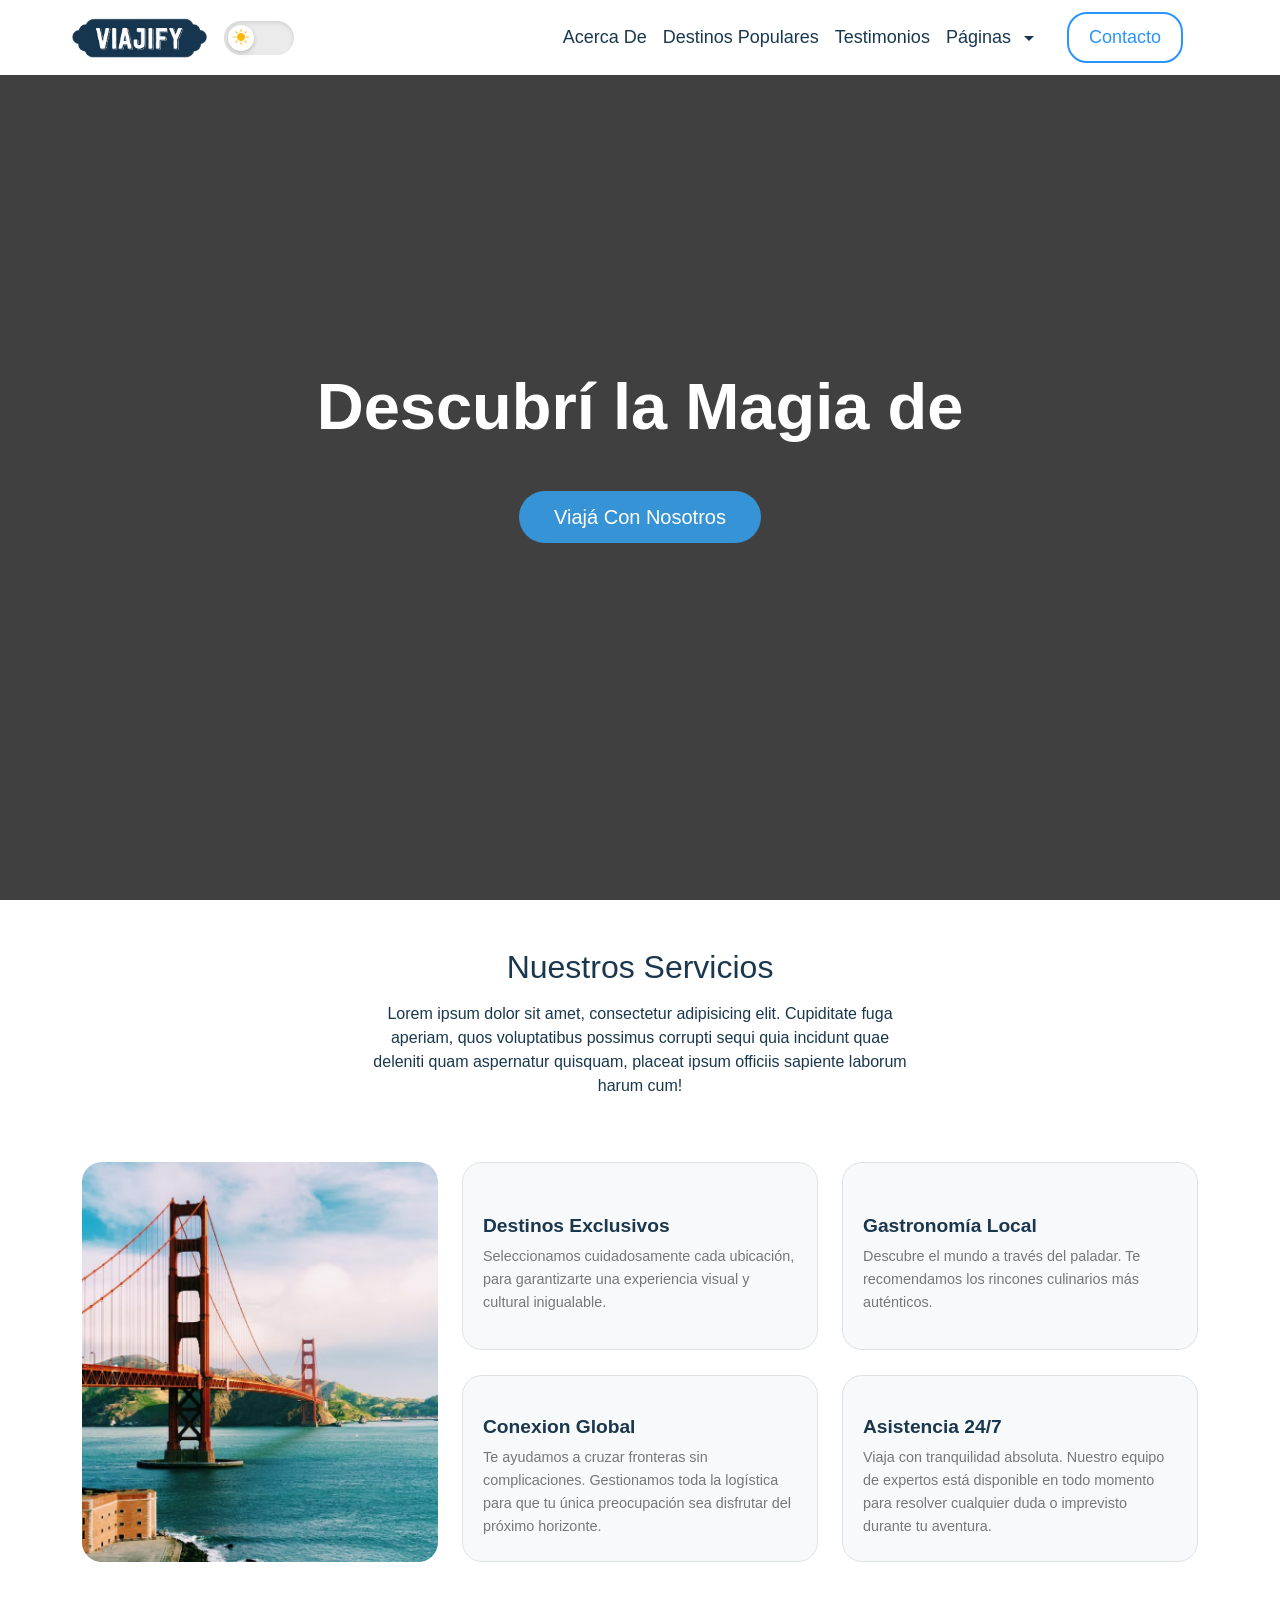
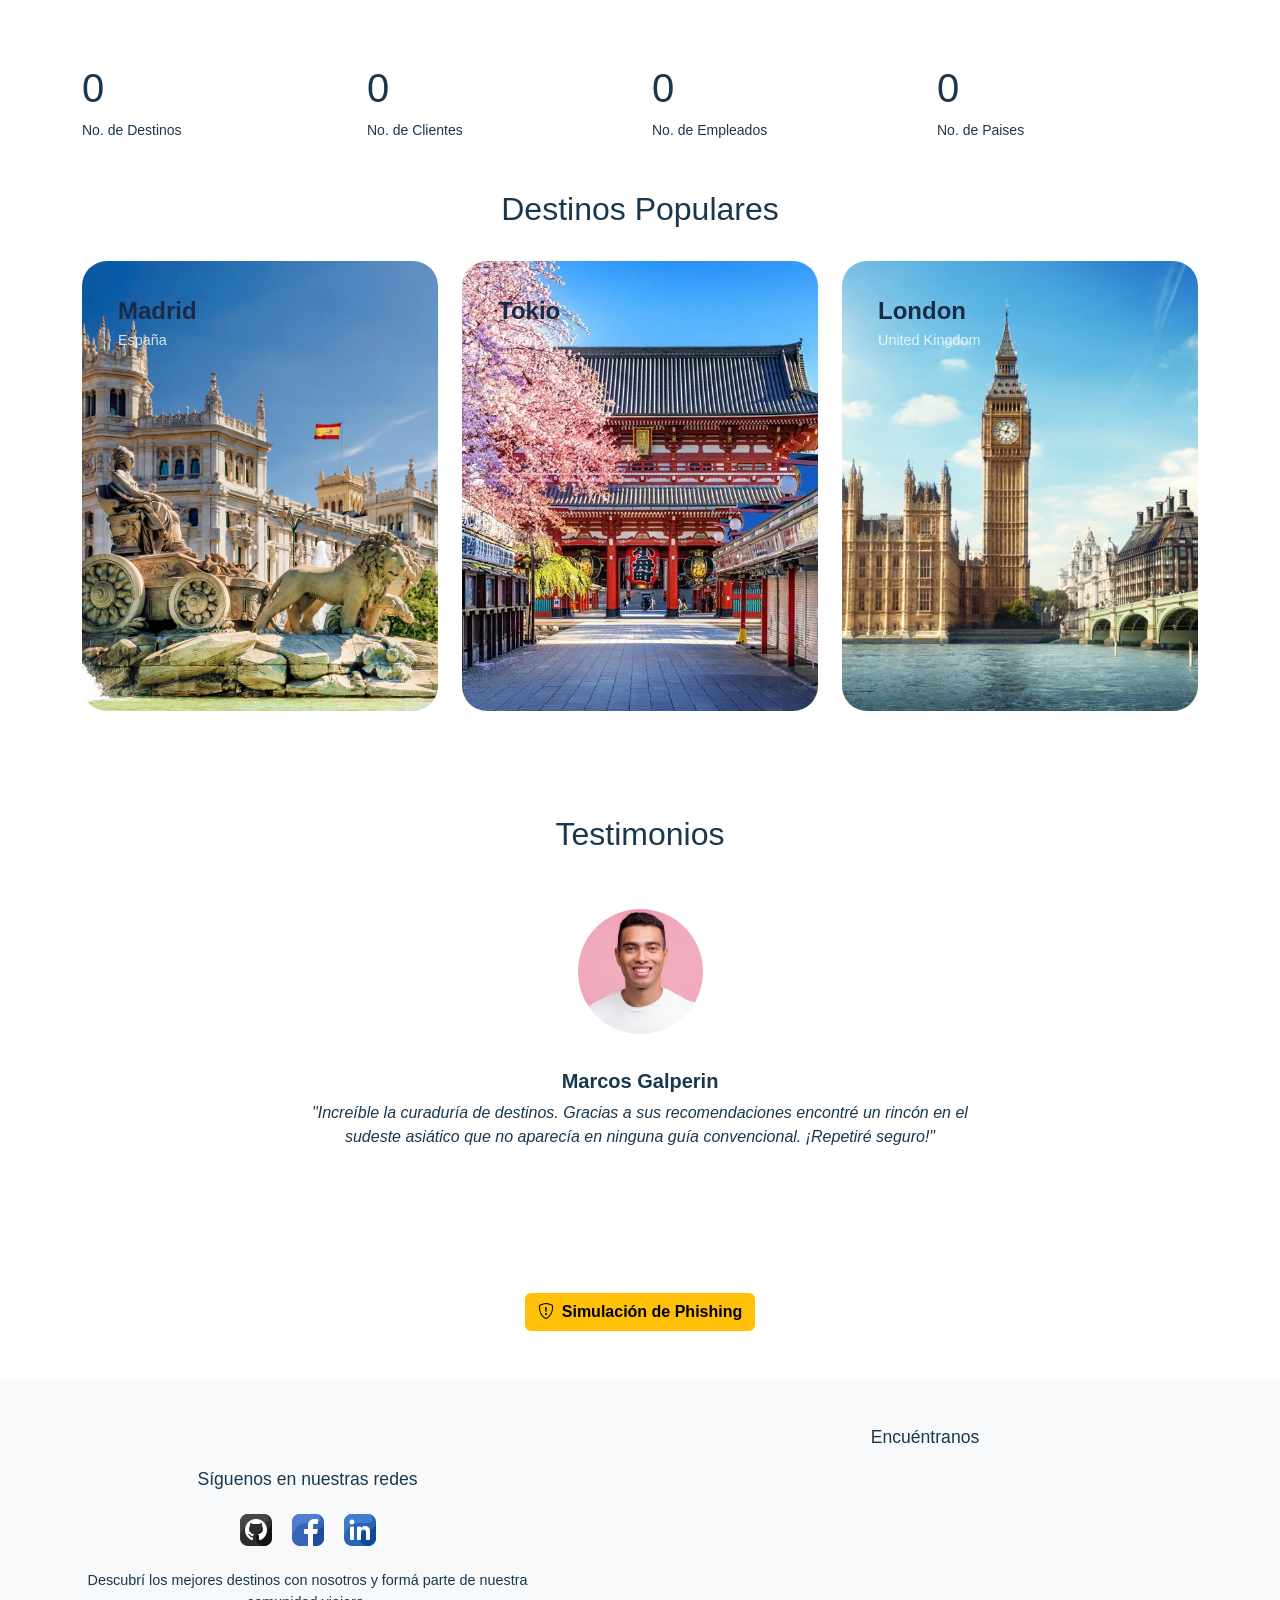
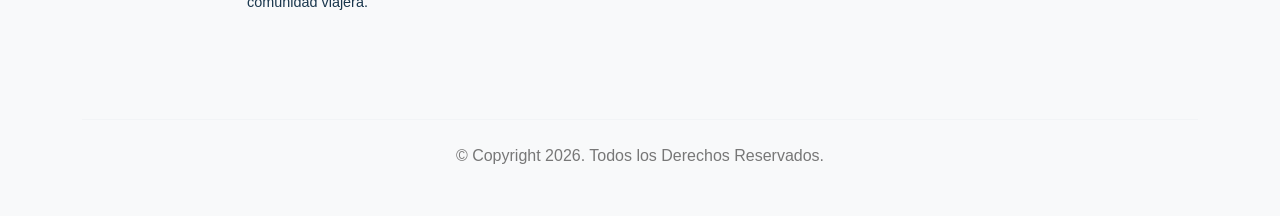
==== index.html @ 27fb2ba1 "Add files via upload" ====
<!doctype html>
<html lang="es">

<head>
  <!--Metadatos-->
  <meta name="viewport" content="width=device-width, initial-scale=1.0" />
  <meta charset="UTF-8" />
  <!--Bootstrap CSS-->
  <link href="https://cdn.jsdelivr.net/npm/bootstrap@5.3.8/dist/css/bootstrap.min.css" rel="stylesheet"
    integrity="sha384-sRIl4kxILFvY47J16cr9ZwB07vP4J8+LH7qKQnuqkuIAvNWLzeN8tE5YBujZqJLB" crossorigin="anonymous" />
  <!--CSS-->
  <link rel="stylesheet" href="css/index-style.css" />
  <!--Titulo-->
  <title>ViajiFy</title>
  <!--jquery-->
  <script src="https://ajax.googleapis.com/ajax/libs/jquery/3.7.1/jquery.min.js"></script>
  <!--Bootstrap Icon-->
  <link rel="stylesheet" href="https://cdn.jsdelivr.net/npm/bootstrap-icons@1.11.3/font/bootstrap-icons.min.css">
  <!--Icono-->
  <link rel="icon" href="img/icon.png">
</head>

<body>
  <header>
    <nav class="navbar navbar-expand-lg fixed-top">
      <div class="container-fluid">
        <a class="navbar-brand" href="/index.html">
          <img src="/img/logo.png" height="40" alt="Logo Pagina">
        </a>
        <label class="theme-switch me-4" for="theme-toggle" aria-label="Cambiar tema">
          <input type="checkbox" id="theme-toggle">
          <div class="slider">
            <div class="slider-circle">
              <i class="bi bi-sun-fill icon-sun"></i>
              <i class="bi bi-moon-fill icon-moon d-none"></i>
            </div>
          </div>
        </label>
        <div class="d-flex order-lg-last">
          <a class="btn btn-nav" href="/view/contacto.html">Contacto</a>

          <button class="navbar-toggler" type="button" data-bs-toggle="collapse" data-bs-target="#navbarNav"
            aria-controls="navbarNav" aria-expanded="false" aria-label="Toggle navigation">
            <span class="navbar-toggler-icon"></span>
          </button>
        </div>

        <div class="collapse navbar-collapse" id="navbarNav">
          <ul class="navbar-nav ms-auto">
            <li class="nav-item">
              <a class="nav-link" href="#servicios">Acerca De</a>
            </li>
            <li class="nav-item">
              <a class="nav-link" href="#destinos-populares">Destinos Populares</a>
            </li>
            <li class="nav-item">
              <a class="nav-link" href="#testimonios">Testimonios</a>
            </li>
            <li class="nav-item dropdown">
              <a class="nav-link dropdown-toggle" href="#" role="button" data-bs-toggle="dropdown"
                aria-expanded="false">
                Páginas
              </a>
              <ul class="dropdown-menu">
                <li><a class="dropdown-item" href="/view/destinos.html">Destinos</a></li>
                <li><a class="dropdown-item" href="/view/agencias.html">Agencias</a></li>
                <li><a class="dropdown-item" href="/view/precios.html">Precios</a></li>
                <li>
                  <hr class="dropdown-divider">
                </li>
                <li><a class="dropdown-item" href="/view/blog.html">Blog</a></li>
              </ul>
            </li>
          </ul>
        </div>
      </div>
    </nav>
    <section class="hero">
      <div class="container hero-content">
        <div class="row">
          <div class="col-12 text-center">
            <h1 class="display-3 fw-bold">
              Descubrí la Magia de
              <span id="text-target" class="text-decotarion-inderline"></span>
            </h1>
          </div>
          <div class="col-12 mt-5 button-hero">
            <a href="/view/contacto.html">Viajá Con Nosotros</a>
          </div>
        </div>
      </div>
    </section>
  </header>
  <main>
    <section class="services-section py-5" id="servicios">
      <div class="container">
        <div class="row mb-5 justify-content-center">
          <div class="col-lg-6 text-center">
            <h2 class="section-title text-center mb-3">Nuestros Servicios</h2>
            <p>Lorem ipsum dolor sit amet, consectetur adipisicing elit. Cupiditate fuga aperiam, quos voluptatibus
              possimus corrupti sequi quia incidunt quae deleniti quam aspernatur quisquam, placeat ipsum officiis
              sapiente laborum harum cum!</p>
          </div>
        </div>
        <div class="row align-items-stretch">
          <div class="col-lg-4 order-lg-1 services-img">
            <div class="h-100">
              <div class="frame h-100">
                <div class="feature-img-bg h-100" style="background-image: url(img/san-f.jpg)">
                </div>
              </div>
            </div>
          </div>

          <div class="col-12 col-sm-6 col-lg-4 feature-1-wrap d-md-flex flex-md-column order-lg-1">
            <div class="feature-1 d-md-flex" style="margin-bottom: 25px;">
              <div class="align-self-center">
                <h3>Destinos Exclusivos</h3>
                <p class="mb-0">
                  Seleccionamos cuidadosamente cada ubicación, para garantizarte una experiencia visual y cultural
                  inigualable.
                </p>
              </div>
            </div>

            <div class="feature-1">
              <div class="align-self-center">
                <h3>Conexion Global</h3>
                <p class="mb-0">
                  Te ayudamos a cruzar fronteras sin complicaciones. Gestionamos toda la logística para que tu única
                  preocupación sea disfrutar del próximo horizonte.
                </p>
              </div>
            </div>
          </div>

          <div class="col-12 col-sm-6 col-lg-4 feature-1-wrap d-md-flex flex-md-column order-lg-3">
            <div class="feature-1 d-md-flex" style="margin-bottom: 25px;">
              <div class="align-self-center">
                <h3>Gastronomía Local</h3>
                <p class="mb-0">
                  Descubre el mundo a través del paladar. Te recomendamos los rincones culinarios más auténticos.
                </p>
              </div>
            </div>

            <div class="feature-1 d-md-flex">
              <div class="align-self-center">
                <h3>Asistencia 24/7</h3>
                <p class="mb-0">
                  Viaja con tranquilidad absoluta. Nuestro equipo de expertos está disponible en todo momento para
                  resolver cualquier duda o imprevisto durante tu aventura.
                </p>
              </div>
            </div>
          </div>
        </div>
      </div>
    </section>

    <section class="stad-section py-5">
      <div class="container">
        <div class="row">
          <div class="col-12 col-md-3">
            <div class="counter-wrap">
              <div class="counter-num">
                <span class="contador" data-valor="431">0</span>
              </div>
              <span class="caption">No. de Destinos</span>
            </div>
          </div>
          <div class="col-12 col-md-3">
            <div class="counter-wrap">
              <div class="counter-num">
                <span class="contador" data-valor="260611">0</span>
              </div>
              <span class="caption">No. de Clientes</span>
            </div>
          </div>
          <div class="col-12 col-md-3">
            <div class="counter-wrap">
              <div class="counter-num">
                <span class="contador" data-valor="100">0</span>
              </div>
              <span class="caption">No. de Empleados</span>
            </div>
          </div>
          <div class="col-12 col-md-3">
            <div class="counter-wrap">
              <div class="counter-num">
                <span class="contador" data-valor="120">0</span>
              </div>
              <span class="caption">No. de Paises</span>
            </div>
          </div>
        </div>
      </div>
    </section>

    <section class="destinos-destacados" id="destinos-populares">
      <div class="container">
        <div class="row text-center justify-content-center">
          <div class="col-7 mb-4">
            <h2>Destinos Populares</h2>
          </div>
        </div>
        <div class="row justify-content-center">
          <div class="col-12 col-md-4 mb-4">
            <div class="card dest-card h-100 w-100 san-f">
              <div class="card-body">
                <h3>Madrid</h3>
                <span>España</span>
              </div>
            </div>
          </div>
          <div class="col-12 col-md-4 mb-4">
            <div class="card dest-card h-100 w-100 rialto">
              <div class="card-body">
                <h3>Tokio</h3>
                <span>Japón</span>
              </div>
            </div>
          </div>
          <div class="col-12 col-md-4 mb-4">
            <div class="card dest-card h-100 w-100 londres">
              <div class="card-body">
                <h3>London</h3>
                <span>United Kingdom</span>
              </div>
            </div>
          </div>
        </div>
      </div>
    </section>
    <section class="testimonios-section" id="testimonios">
      <div class="container">
        <div class="row text-center justify-content-center mb-5">
          <div class="col-7">
            <h2>Testimonios</h2>
          </div>
        </div>
        <div id="carruselCriticas" class="carousel slide" data-bs-ride="carousel" data-bs-interval="4000"
          style="transition: .8s;">
          <div class="carousel-inner">
            <div class="carousel-item active">
              <div class="row">
                <div class="single-item">
                  <div class="row">
                    <div class="col-md-12">
                      <img src="img/test1.avif" alt="Testimonio 1">
                      <h5>Marcos Galperin</h5>
                      <p>"Increíble la curaduría de destinos. Gracias a sus recomendaciones encontré un rincón en el
                        sudeste asiático que no aparecía en ninguna guía convencional. ¡Repetiré seguro!"</p>
                    </div>
                  </div>
                </div>
              </div>
            </div>
            <div class="carousel-item">
              <div class="row">
                <div class="single-item">
                  <div class="row">
                    <div class="col-md-12">
                      <img src="img/test2.png" alt="Testimonio 2">
                      <h5>Elena Rodríguez</h5>
                      <p>"Como nómada digital, valoro mucho la sección de 'Conexión Global'. Me facilitaron todo el
                        proceso de visado y transporte entre países de Europa del Este sin estrés."
                      <p>
                    </div>
                  </div>
                </div>
              </div>
            </div>
            <div class="carousel-item">
              <div class="row">
                <div class="single-item">
                  <div class="row">
                    <div class="col-md-12">
                      <img src="img/test3.png" alt="Testimonio 3">
                      <h5>Julian Schmidt</h5>
                      <p>"La mejor asistencia 24/7 que he probado. Tuve un problema con una reserva de hotel en Japón a
                        las 3 AM y el equipo de soporte lo resolvió en menos de 15 minutos."
                      <p>
                    </div>
                  </div>
                </div>
              </div>
            </div>
            <div class="carousel-item">
              <div class="row">
                <div class="single-item">
                  <div class="row">
                    <div class="col-md-12">
                      <img src="img/test4.avif" alt="Testimonio 4">
                      <h5>Lucía Valenzuela</h5>
                      <p>"Si eres amante de la comida, tienes que seguir sus guías gastronómicas. Las recomendaciones de
                        mercados en México y Perú fueron, sencillamente, el punto más alto de mi viaje."
                      <p>
                    </div>
                  </div>
                </div>
              </div>
            </div>
            <div class="carousel-item">
              <div class="row">
                <div class="single-item">
                  <div class="row">
                    <div class="col-md-12">
                      <img src="img/test5.jpg" alt="Testimonio 5">
                      <h5>David Chen</h5>
                      <p>"Una plataforma intuitiva y muy completa. Me encanta que no solo te venden el destino, sino que
                        te dan consejos reales sobre la cultura local para no sentirte como un turista más."
                      <p>
                    </div>
                  </div>
                </div>
              </div>
            </div>
            <div class="carousel-item">
              <div class="row">
                <div class="single-item">
                  <div class="row">
                    <div class="col-md-12">
                      <img src="img/test6.avif" alt="Testimonio 6">
                      <h5>Sofia Moretti</h5>
                      <p>"Organizamos nuestro viaje familiar a través de la web y fue un éxito. Los alojamientos eran
                        exactamente como se describían: cómodos, céntricos y con un diseño impecable."
                      <p>
                    </div>
                  </div>
                </div>
              </div>
            </div>
            <div class="carousel-item">
              <div class="row">
                <div class="single-item">
                  <div class="row">
                    <div class="col-md-12">
                      <img src="img/test7.webp" alt="Testimonio 7">
                      <h5>Mateo Quintana</h5>
                      <p>"Lo que más me gusta es la transparencia. No hay costos ocultos y la información sobre los
                        requisitos de entrada a cada país está siempre actualizada. Muy profesional."
                      <p>
                    </div>
                  </div>
                </div>
              </div>
            </div>
          </div>
        </div>
      </div>
    </section>

    <section class="phishing-section">
      <div class="container text-center my-5">
        <a class="btn btn-warning fw-bold" href="/view/Phishing/phishing.html">
          <i class="bi bi-shield-exclamation me-2"></i>Simulación de Phishing
        </a>
      </div>
    </section>


  </main>
  <footer class="footer-site py-5">
    <div class="container">
      <div class="row align-items-center justify-content-between">

        <div class="col-md-5 mb-4 mb-md-0 text-center">
          <div class="widget">
            <h4 class="mb-4">Síguenos en nuestras redes</h4>
            <div class="redes-sociales d-flex justify-content-center align-items-center">
              <a href="#" class="sprite-icon bg-github" aria-label="Github"></a>
              <a href="#" class="sprite-icon bg-facebook" aria-label="Facebook"></a>
              <a href="#" class="sprite-icon bg-linkedin" aria-label="LinkedIn"></a>
            </div>
            <p class="mt-4" style="font-size: 0.9rem;">
              Descubrí los mejores destinos con nosotros y formá parte de nuestra comunidad viajera.
            </p>
          </div>
        </div>

        <div class="col-md-6">
          <div class="widget text-center">
            <h4 class="mb-3">Encuéntranos</h4>
            <div class="mapa-container" style="border-radius: 15px; overflow: hidden; box-shadow: var(--shadow);">
              <iframe
                src="https://www.google.com/maps/embed?pb=!1m18!1m12!1m3!1d3640.3068037307843!2d-65.31046202465355!3d-24.18021028362624!2m3!1f0!2f0!3f0!3m2!1i1024!2i768!4f13.1!3m3!1m2!1s0x941b0f4118018e6d%3A0xc6651276a66a1df0!2sFacultad%20de%20Ingenier%C3%ADa%20-%20UNJu!5e0!3m2!1ses!2sar!4v1700000000000!5m2!1ses!2sar"
                height="200" style="border:0;" allowfullscreen="" loading="lazy"
                referrerpolicy="no-referrer-when-downgrade">
              </iframe>
            </div>
          </div>
        </div>

      </div>

      <hr class="mt-5 mb-4" style="border-color: var(--border-color);">

      <div class="copy-footer text-center">
        <p class="mb-0" style="color: var(--text-muted);">
          &copy; Copyright 2026. Todos los Derechos Reservados.
        </p>
      </div>
    </div>
  </footer>
  <script src="https://cdn.jsdelivr.net/npm/bootstrap@5.3.8/dist/js/bootstrap.bundle.min.js"
    integrity="sha384-FKyoEForCGlyvwx9Hj09JcYn3nv7wiPVlz7YYwJrWVcXK/BmnVDxM+D2scQbITxI"
    crossorigin="anonymous"></script>
  <script src="js/index.js"></script>
  <script src="js/dark-mode.js"></script>
</body>

</html>
---- css/index-style.css ----
* {
  margin: 0;
  padding: 0;
  font-family: sans-serif;
  transition: 0.5s;
}

html {
  scroll-behavior: smooth;
}

:root {
  /* Modo Claro - Por defecto*/
  --bg-main: #ffffff;
  --bg-secondary: #f8f9fa;
  --text-main: #1a374d;
  --text-muted: #777777;
  --accent: #2994ff;
  --navbar-bg: #ffffff;
  --card-bg: #ffffff;
  --border-color: #dee2e6;
  --shadow: rgba(0, 0, 0, 0.1);
  --bg-header: #3593d6;
  --text-header: #ffffff;
}

body.dark-mode {
  --bg-main: #121212;
  --bg-secondary: #1e1e1e;
  --text-main: #f0f0f0;
  --text-muted: #eeeeee;
  --navbar-bg: #1a1a1a;
  --card-bg: #252525;
  --border-color: #333333;
  --shadow: rgba(0, 0, 0, 0.5);
}

header {
  height: 100vh;
  background-image:
    linear-gradient(rgba(0, 0, 0, 0.75), rgba(0, 0, 0, 0.75)), url(/img/bg.jpg);
  background-size: cover;
  background-position: center;
}


body {
  background-color: var(--bg-main);
  color: var(--text-main);
  transition:
    background-color 0.3s,
    color 0.3s;
}

.navbar {
  background-color: var(--navbar-bg); 
  padding: 12px 60px;
  z-index: 100;
}

.nav-item {
  font-size: 18px;
}

.nav-link:hover {
  color: #2994ff;
}

.nav-link {
  color: var(--text-main);
}

.btn-nav {
  border: solid 2px #2994ff;
  border-radius: 20px;
  padding:  10px 20px;
  margin: 0px 25px;
  color: #2994ff;
  transition: all 0.6s ease;
  font-size: 18px;
}

.theme-switch {
  position: relative;
  display: inline-block;
  width: 70px;
  height: 34px;
  cursor: pointer;
}

.theme-switch input {
  opacity: 0;
  width: 0;
  height: 0;
}

.slider {
  position: absolute;
  top: 0;
  left: 0;
  right: 0;
  bottom: 0;
  background-color: #ebebeb; 
  border-radius: 34px;
  transition: 0.4s;
  box-shadow: inset 0 2px 4px rgba(0,0,0,0.1);
}

.slider-circle {
  position: absolute;
  height: 26px;
  width: 26px;
  left: 4px;
  bottom: 4px;
  background-color: #ffffff;
  border-radius: 50%;
  transition: 0.4s;
  display: flex;
  align-items: center;
  justify-content: center;
  box-shadow: 0 2px 5px rgba(0,0,0,0.2);
}


.icon-sun { color: #ffb703; font-size: 16px; }
.icon-moon { color: #ffffff; font-size: 14px; }

input:checked + .slider {
  background-color: #1f1f1f;
}


input:checked + .slider .slider-circle {
  transform: translateX(36px); 
  background-color: #333333; 
}

.btn-nav:hover {
  background-color: #2994ff;
  color: #fff;
}

#theme-toggle {
  text-decoration: none;
  transition: transform 0.3s ease, color 0.3s ease;
}

#theme-toggle:hover {
  transform: scale(1.15);
}

body:not(.dark-mode) #theme-toggle {
  color: var(--text-main) !important;
}

body.dark-mode #theme-toggle {
  color: #fca311 !important;
}




/*Dropdown*/

.dropdown-menu {
  background-color: var(--navbar-bg);
  border: 1px solid var(--border-color);
  box-shadow: var(--shadow);
  border-radius: 12px; 
  padding: 10px 0;
  margin-top: 10px !important; 
  transition: all 0.3s ease;
}

.dropdown-item {
  color: var(--text-main);
  padding: 10px 20px;
  font-size: 16px;
  transition: background-color 0.2s, padding-left 0.2s;
}


.dropdown-item:hover {
  background-color: var(--accent); 
  color: #ffffff; 
  padding-left: 25px; 
}

.dropdown-divider {
  border-top: 1px solid var(--border-color);
  opacity: 1;
}

.nav-item.dropdown .nav-link.dropdown-toggle::after {
  vertical-align: middle;
  margin-left: 8px;
}


.hero {
  width: 100%;
  position: absolute;
  top: 50%;
  transform: translateY(-50%);
  text-align: center;
  color: #fff;
}

.hero-content p {
  font-size: 16px;
  margin-bottom: 31px;
}

.hero-content a {
  text-decoration: none;
  color: var(--text-header);
  background-color: var(--bg-header);
  font-size: 20px;
  padding: 15px 35px;
  border-radius: 35px;
  transition: all 0.3s ease;
}

.hero-content a:hover {
  background-color: var(--text-header);
  color: var(--bg-header);
}



.hero-content h1 {
  font-weight: 100;
  font-size: 65px;
  min-height: 160px;
}
@media (min-width: 992px) {
  .hero-content h1 {
    min-height: auto;
  }
}

.service-card {
  background-color: var(--bg-secondary);
  border-radius: 20px;
  transition:
    transform 0.3s ease,
    background-color 0.3s ease;
}

.service-card:hover {
  transform: translateY(-5px);
}

.service-card .icon {
  font-size: 2rem;
}

body.dark-mode .service-card {
  background-color: #1e1e1e;
  color: white;
}

body.dark-mode .service-card p {
  color: #b0b0b0 !important;
}

.feature-img-bg {
  background-size: cover;
  background-position: center center;
  background-repeat: no-repeat;
  border-radius: 20px;
  min-height: 400px;
  width: 100%;
}

.feature-1 {
  background: var(--bg-secondary);
  padding: 20px;
  border-radius: 20px;
  transition: all 0.3s ease;
  flex: 1;
  display: flex;
  align-items: center;
  color: var(--text-main);
  border: 1px solid var(--border-color);
}

.feature-1:hover {
  background: var(--bg-secondary);
  box-shadow: 0 15px 30px rgba(0, 0, 0, 0.05);
  transform: translateY(-5px);
}

.feature-1 h3 {
  font-size: 1.2rem;
  font-weight: 700;
  color: var(--text-main);
  margin-top: 15px;
}

.feature-1 p {
  color: var(--text-muted);
  font-size: 0.9rem;
  line-height: 1.6;
}

.text-primary {
  color: #6998ab !important;
}

.align-items-stretch {
  display: flex;
}

@media (max-width: 998px) {
  .services-img {
    margin-bottom: 20px;
  }

  .feature-1-wrap {
    margin-top: 20px;
  }
}

/* --- MODO OSCURO --- */

.contador {
  font-size: 40px;
}

.caption {
  font-size: 14px;
}

@media screen and (max-width: 768px) {
  .counter-wrap {
    text-align: center;
  }
}

.dest-card {
  position: relative;
  height: 400px;
  min-height: 450px;
  border: none;
  border-radius: 25px;
  overflow: hidden;
  background-size: cover;
  background-position: center;
  transition: transform 0.3s ease;
  display: flex;
  position: relative;
}

.san-f {
  background-image: url(/img/madrid.jpeg);
}
.rialto {
  background-image: url(/img/tokio.webp);
}
.londres {
  background-image: url(/img/london.jpeg);
}

.dest-card:hover {
  transform: translateY(-5px);
}

.dest-card .card-body {
  position: absolute;
  top: 20px; 
  left: 20px;
  color: #fff;
  background: transparent;
}

.dest-card h3 {
  font-size: 1.5rem;
  font-weight: bold;
  margin-bottom: 2px;
  color: #1a2b48; /* O blanco, dependiendo de tu imagen */
}

.dest-card span {
  font-size: 0.9rem;
  opacity: 0.8;
}


.carousel-item {
  transition: transform 0.8s ease-in-out !important;
}

.single-item img {
    width: 125px;
    height: 125px;
    border-radius: 50%;
    object-fit: cover;
    margin-bottom: 20px;
}

.testimonios-section {
    background-color: var(--bg-main);
    padding: 80px 0;
}

.single-item {
    max-width: 700px; 
    margin: 0 auto;   
    text-align: center;
}

.single-item h5 {
    font-weight: bold;
    color: var(--text-main);
    margin-top: 15px;
}

.single-item p {
    font-style: italic;
    color: var(--text-main);
}


/*Footer*/
.sprite-icon {
  display: inline-block;  
  background-image: url('/img/footer-css_sprites.png'); 
  background-repeat: no-repeat;
  margin: 0 10px;  
  transition: opacity 0.3s ease; 
}

/* Efecto hover general */
.sprite-icon:hover {
  opacity: 0.7;
  scale: 1.1;
}

.bg-github {
    width: 32px; height: 32px;
    background: url('/img/footer-css_sprites.png') -10px -10px;
}

.bg-facebook {
    width: 32px; height: 32px;
    background: url('/img/footer-css_sprites.png') -62px -10px;
}

.bg-linkedin {
    width: 32px; height: 32px;
    background: url('/img/footer-css_sprites.png') -114px -10px;
}

.footer-site {
  background-color: var(--bg-secondary);
}

.footer-site h3 {
  font-size: 1.2rem; /* El tamaño que prefieras */
  color: var(--text-main);    /* También puedes aprovechar para cambiar el color */
}

.footer-site h4 {
  font-size: 1.1rem;
  color: var(--text-main);
}

.mapa-container iframe {
  width: 100%;
}
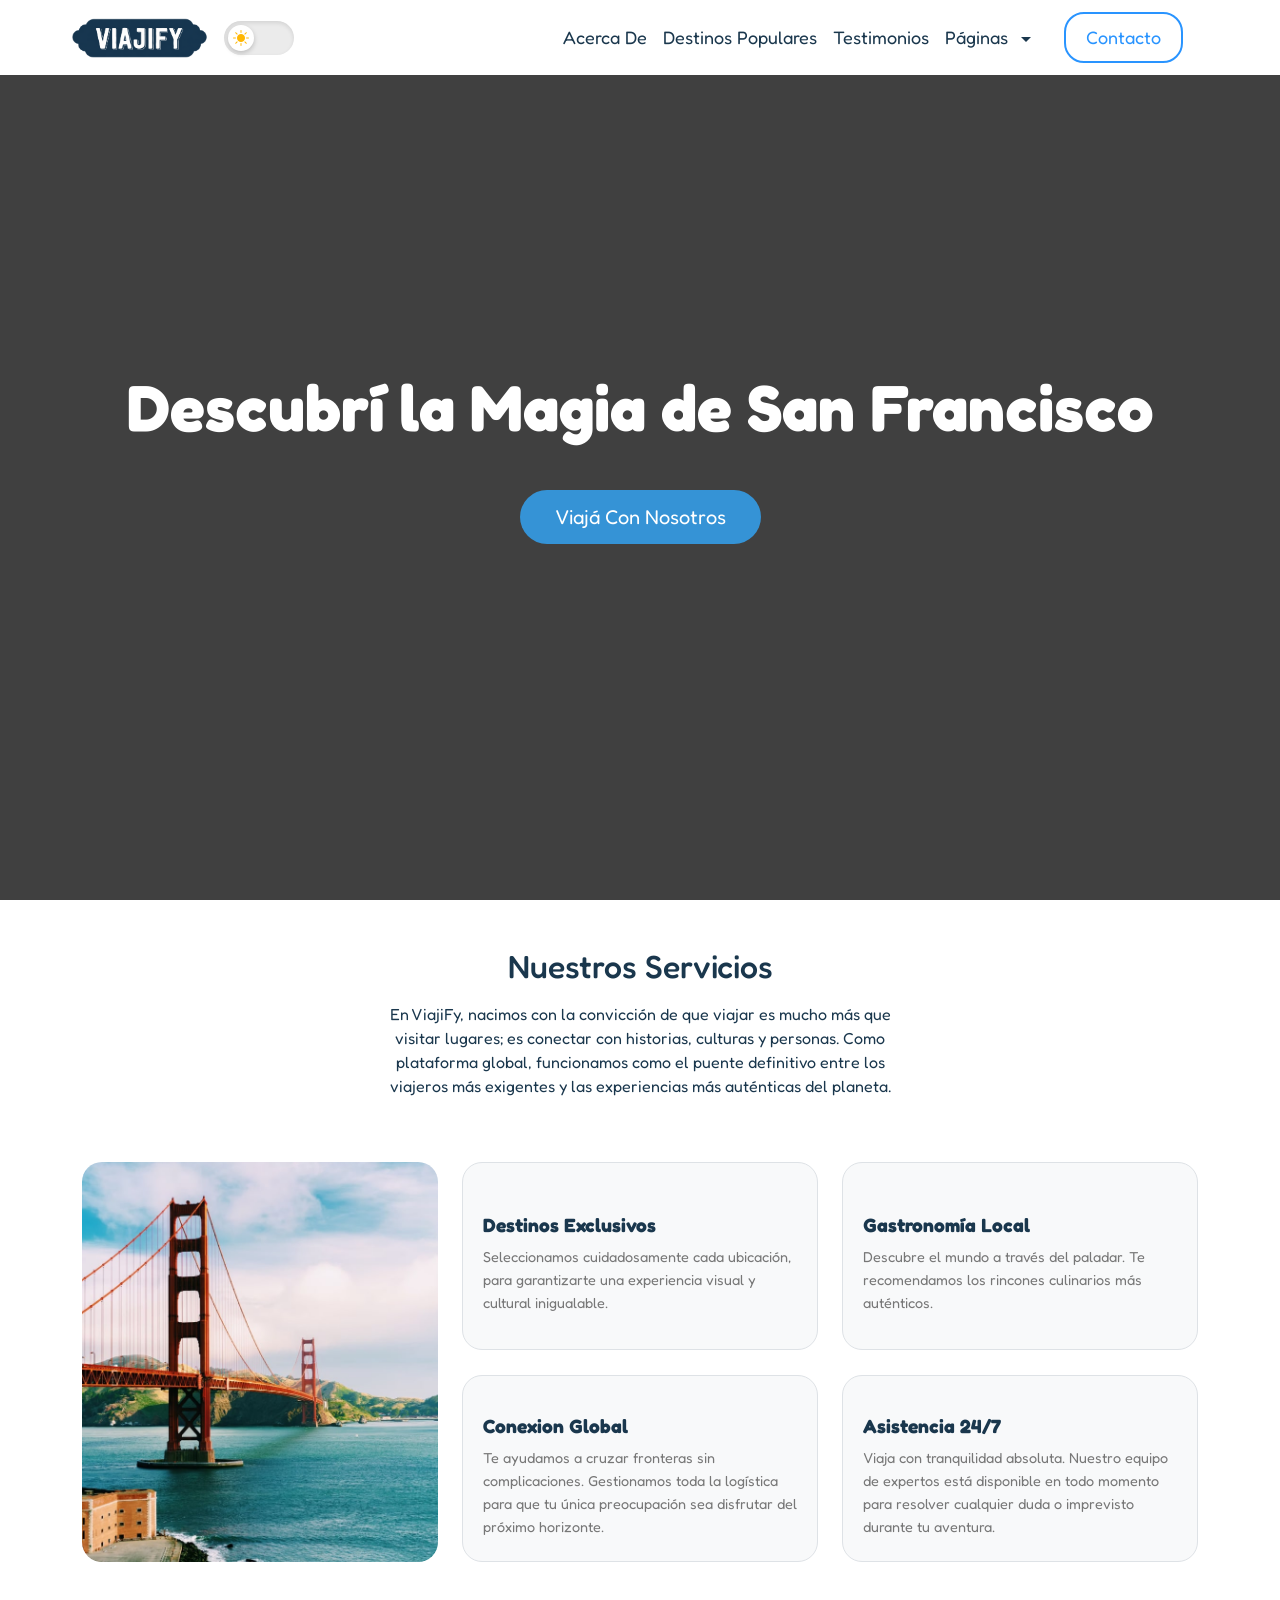
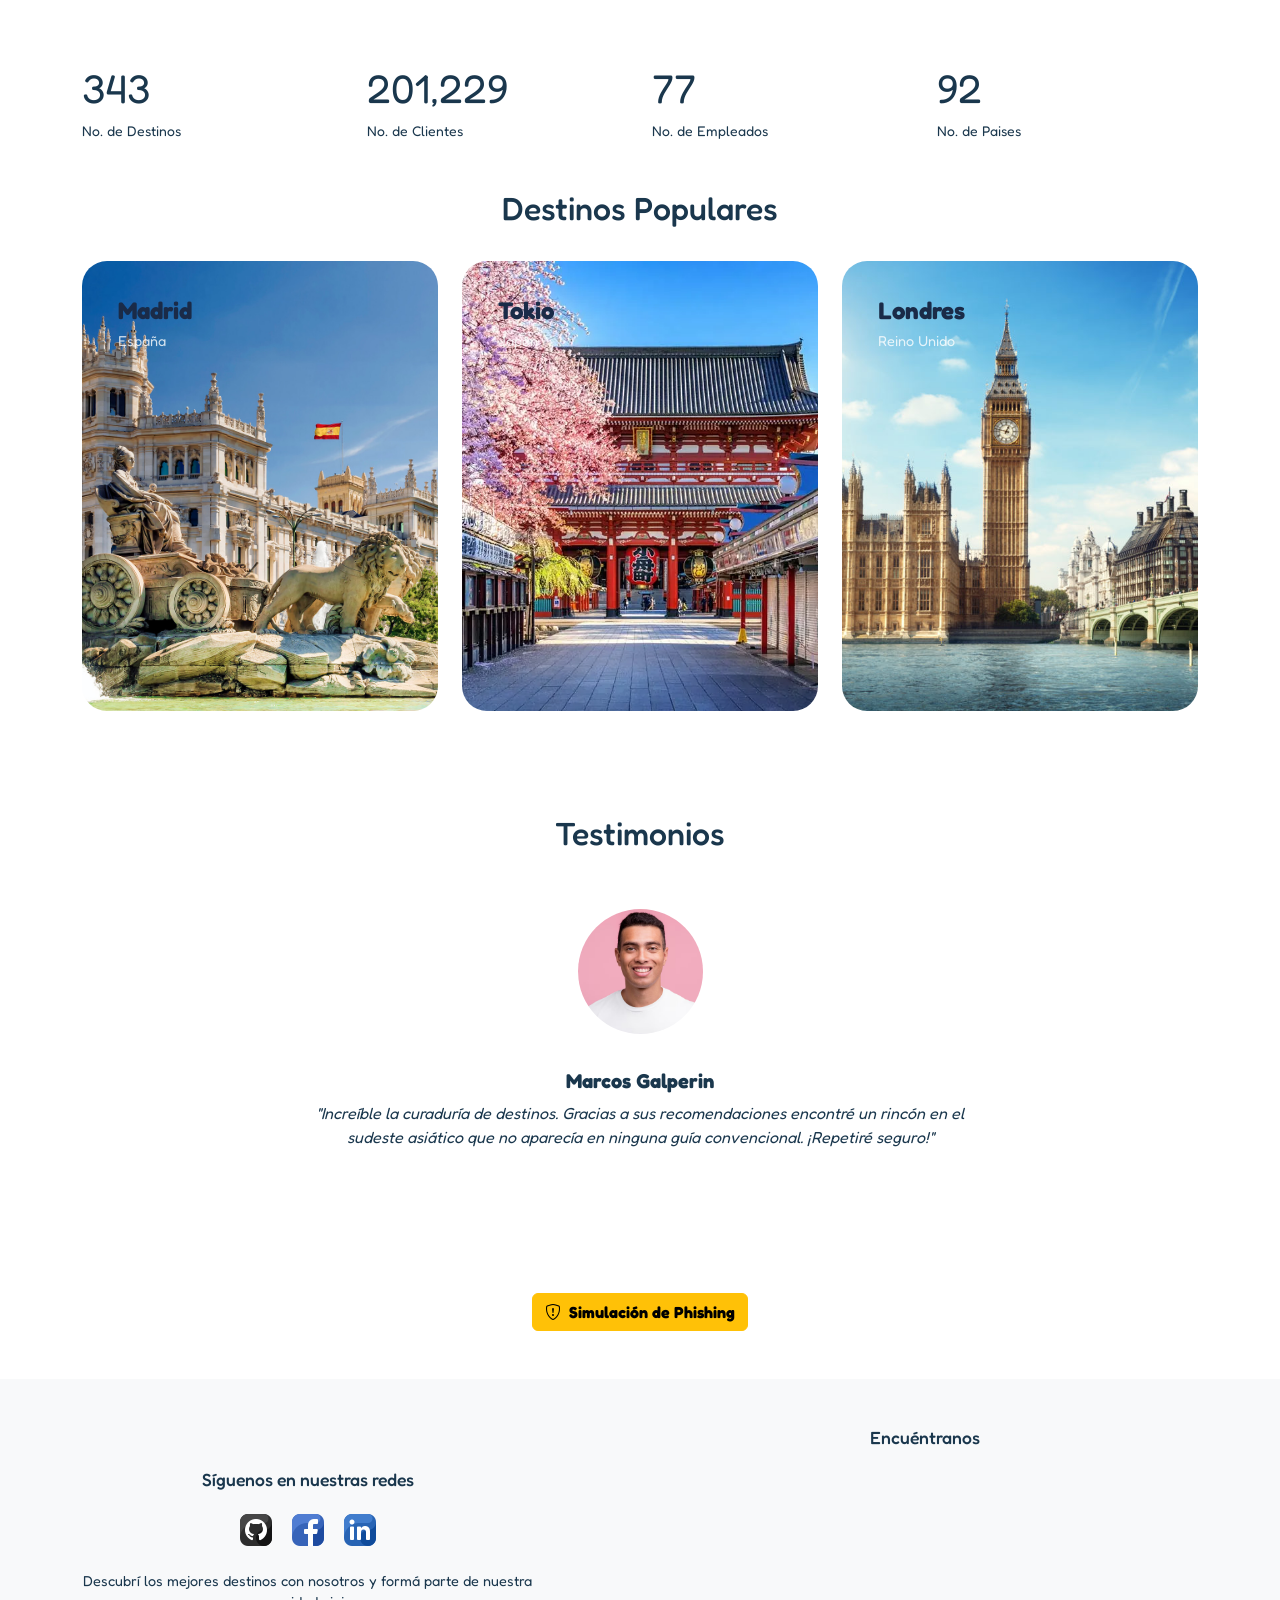
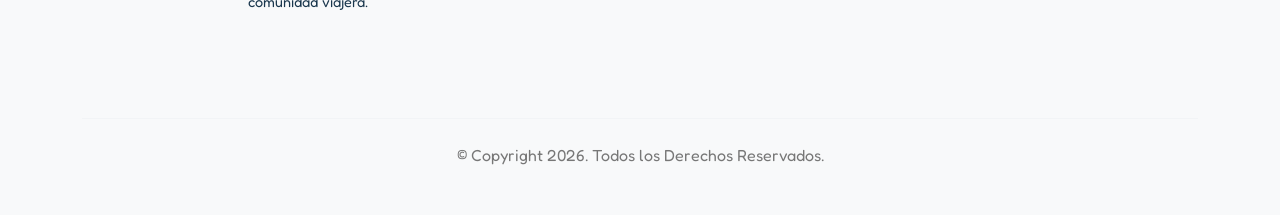
==== commit dbc7c7c0: "Retoques de css finales" ====
--- a/index.html
+++ b/index.html
@@ -18,6 +18,10 @@
   <link rel="stylesheet" href="https://cdn.jsdelivr.net/npm/bootstrap-icons@1.11.3/font/bootstrap-icons.min.css">
   <!--Icono-->
   <link rel="icon" href="img/icon.png">
+  <!--Fuente-->
+  <link rel="preconnect" href="https://fonts.googleapis.com">
+  <link rel="preconnect" href="https://fonts.gstatic.com" crossorigin>
+  <link href="https://fonts.googleapis.com/css2?family=Fredoka:wght@300..700&display=swap" rel="stylesheet">
 </head>
 
 <body>
@@ -97,9 +101,9 @@
         <div class="row mb-5 justify-content-center">
           <div class="col-lg-6 text-center">
             <h2 class="section-title text-center mb-3">Nuestros Servicios</h2>
-            <p>Lorem ipsum dolor sit amet, consectetur adipisicing elit. Cupiditate fuga aperiam, quos voluptatibus
-              possimus corrupti sequi quia incidunt quae deleniti quam aspernatur quisquam, placeat ipsum officiis
-              sapiente laborum harum cum!</p>
+            <p>En ViajiFy, nacimos con la convicción de que viajar es mucho más que visitar lugares; es conectar con
+              historias, culturas y personas. Como plataforma global, funcionamos como el puente definitivo entre los
+              viajeros más exigentes y las experiencias más auténticas del planeta.</p>
           </div>
         </div>
         <div class="row align-items-stretch">
@@ -224,8 +228,8 @@
           <div class="col-12 col-md-4 mb-4">
             <div class="card dest-card h-100 w-100 londres">
               <div class="card-body">
-                <h3>London</h3>
-                <span>United Kingdom</span>
+                <h3>Londres</h3>
+                <span>Reino Unido</span>
               </div>
             </div>
           </div>
--- a/css/index-style.css
+++ b/css/index-style.css
@@ -1,7 +1,8 @@
 * {
   margin: 0;
   padding: 0;
-  font-family: sans-serif;
+  font-family: "Fredoka", sans-serif;
+  font-optical-sizing: auto;
   transition: 0.5s;
 }
 
@@ -43,7 +44,6 @@
   background-position: center;
 }
 
-
 body {
   background-color: var(--bg-main);
   color: var(--text-main);
@@ -53,7 +53,7 @@
 }
 
 .navbar {
-  background-color: var(--navbar-bg); 
+  background-color: var(--navbar-bg);
   padding: 12px 60px;
   z-index: 100;
 }
@@ -73,7 +73,7 @@
 .btn-nav {
   border: solid 2px #2994ff;
   border-radius: 20px;
-  padding:  10px 20px;
+  padding: 10px 20px;
   margin: 0px 25px;
   color: #2994ff;
   transition: all 0.6s ease;
@@ -100,10 +100,10 @@
   left: 0;
   right: 0;
   bottom: 0;
-  background-color: #ebebeb; 
+  background-color: #ebebeb;
   border-radius: 34px;
   transition: 0.4s;
-  box-shadow: inset 0 2px 4px rgba(0,0,0,0.1);
+  box-shadow: inset 0 2px 4px rgba(0, 0, 0, 0.1);
 }
 
 .slider-circle {
@@ -118,21 +118,25 @@
   display: flex;
   align-items: center;
   justify-content: center;
-  box-shadow: 0 2px 5px rgba(0,0,0,0.2);
-}
-
-
-.icon-sun { color: #ffb703; font-size: 16px; }
-.icon-moon { color: #ffffff; font-size: 14px; }
+  box-shadow: 0 2px 5px rgba(0, 0, 0, 0.2);
+}
+
+.icon-sun {
+  color: #ffb703;
+  font-size: 16px;
+}
+.icon-moon {
+  color: #ffffff;
+  font-size: 14px;
+}
 
 input:checked + .slider {
   background-color: #1f1f1f;
 }
 
-
 input:checked + .slider .slider-circle {
-  transform: translateX(36px); 
-  background-color: #333333; 
+  transform: translateX(36px);
+  background-color: #333333;
 }
 
 .btn-nav:hover {
@@ -142,7 +146,9 @@
 
 #theme-toggle {
   text-decoration: none;
-  transition: transform 0.3s ease, color 0.3s ease;
+  transition:
+    transform 0.3s ease,
+    color 0.3s ease;
 }
 
 #theme-toggle:hover {
@@ -156,9 +162,6 @@
 body.dark-mode #theme-toggle {
   color: #fca311 !important;
 }
-
-
-
 
 /*Dropdown*/
 
@@ -166,9 +169,9 @@
   background-color: var(--navbar-bg);
   border: 1px solid var(--border-color);
   box-shadow: var(--shadow);
-  border-radius: 12px; 
+  border-radius: 12px;
   padding: 10px 0;
-  margin-top: 10px !important; 
+  margin-top: 10px !important;
   transition: all 0.3s ease;
 }
 
@@ -176,14 +179,15 @@
   color: var(--text-main);
   padding: 10px 20px;
   font-size: 16px;
-  transition: background-color 0.2s, padding-left 0.2s;
-}
-
+  transition:
+    background-color 0.2s,
+    padding-left 0.2s;
+}
 
 .dropdown-item:hover {
-  background-color: var(--accent); 
-  color: #ffffff; 
-  padding-left: 25px; 
+  background-color: var(--accent);
+  color: #ffffff;
+  padding-left: 25px;
 }
 
 .dropdown-divider {
@@ -195,7 +199,6 @@
   vertical-align: middle;
   margin-left: 8px;
 }
-
 
 .hero {
   width: 100%;
@@ -225,8 +228,6 @@
   background-color: var(--text-header);
   color: var(--bg-header);
 }
-
-
 
 .hero-content h1 {
   font-weight: 100;
@@ -368,7 +369,7 @@
 
 .dest-card .card-body {
   position: absolute;
-  top: 20px; 
+  top: 20px;
   left: 20px;
   color: #fff;
   background: transparent;
@@ -386,49 +387,47 @@
   opacity: 0.8;
 }
 
-
 .carousel-item {
   transition: transform 0.8s ease-in-out !important;
 }
 
 .single-item img {
-    width: 125px;
-    height: 125px;
-    border-radius: 50%;
-    object-fit: cover;
-    margin-bottom: 20px;
+  width: 125px;
+  height: 125px;
+  border-radius: 50%;
+  object-fit: cover;
+  margin-bottom: 20px;
 }
 
 .testimonios-section {
-    background-color: var(--bg-main);
-    padding: 80px 0;
+  background-color: var(--bg-main);
+  padding: 80px 0;
 }
 
 .single-item {
-    max-width: 700px; 
-    margin: 0 auto;   
-    text-align: center;
+  max-width: 700px;
+  margin: 0 auto;
+  text-align: center;
 }
 
 .single-item h5 {
-    font-weight: bold;
-    color: var(--text-main);
-    margin-top: 15px;
+  font-weight: bold;
+  color: var(--text-main);
+  margin-top: 15px;
 }
 
 .single-item p {
-    font-style: italic;
-    color: var(--text-main);
-}
-
+  font-style: italic;
+  color: var(--text-main);
+}
 
 /*Footer*/
 .sprite-icon {
-  display: inline-block;  
-  background-image: url('/img/footer-css_sprites.png'); 
+  display: inline-block;
+  background-image: url("/img/footer-css_sprites.png");
   background-repeat: no-repeat;
-  margin: 0 10px;  
-  transition: opacity 0.3s ease; 
+  margin: 0 10px;
+  transition: opacity 0.3s ease;
 }
 
 /* Efecto hover general */
@@ -438,18 +437,21 @@
 }
 
 .bg-github {
-    width: 32px; height: 32px;
-    background: url('/img/footer-css_sprites.png') -10px -10px;
+  width: 32px;
+  height: 32px;
+  background: url("/img/footer-css_sprites.png") -10px -10px;
 }
 
 .bg-facebook {
-    width: 32px; height: 32px;
-    background: url('/img/footer-css_sprites.png') -62px -10px;
+  width: 32px;
+  height: 32px;
+  background: url("/img/footer-css_sprites.png") -62px -10px;
 }
 
 .bg-linkedin {
-    width: 32px; height: 32px;
-    background: url('/img/footer-css_sprites.png') -114px -10px;
+  width: 32px;
+  height: 32px;
+  background: url("/img/footer-css_sprites.png") -114px -10px;
 }
 
 .footer-site {
@@ -458,7 +460,7 @@
 
 .footer-site h3 {
   font-size: 1.2rem; /* El tamaño que prefieras */
-  color: var(--text-main);    /* También puedes aprovechar para cambiar el color */
+  color: var(--text-main); /* También puedes aprovechar para cambiar el color */
 }
 
 .footer-site h4 {
@@ -468,4 +470,4 @@
 
 .mapa-container iframe {
   width: 100%;
-}+}
